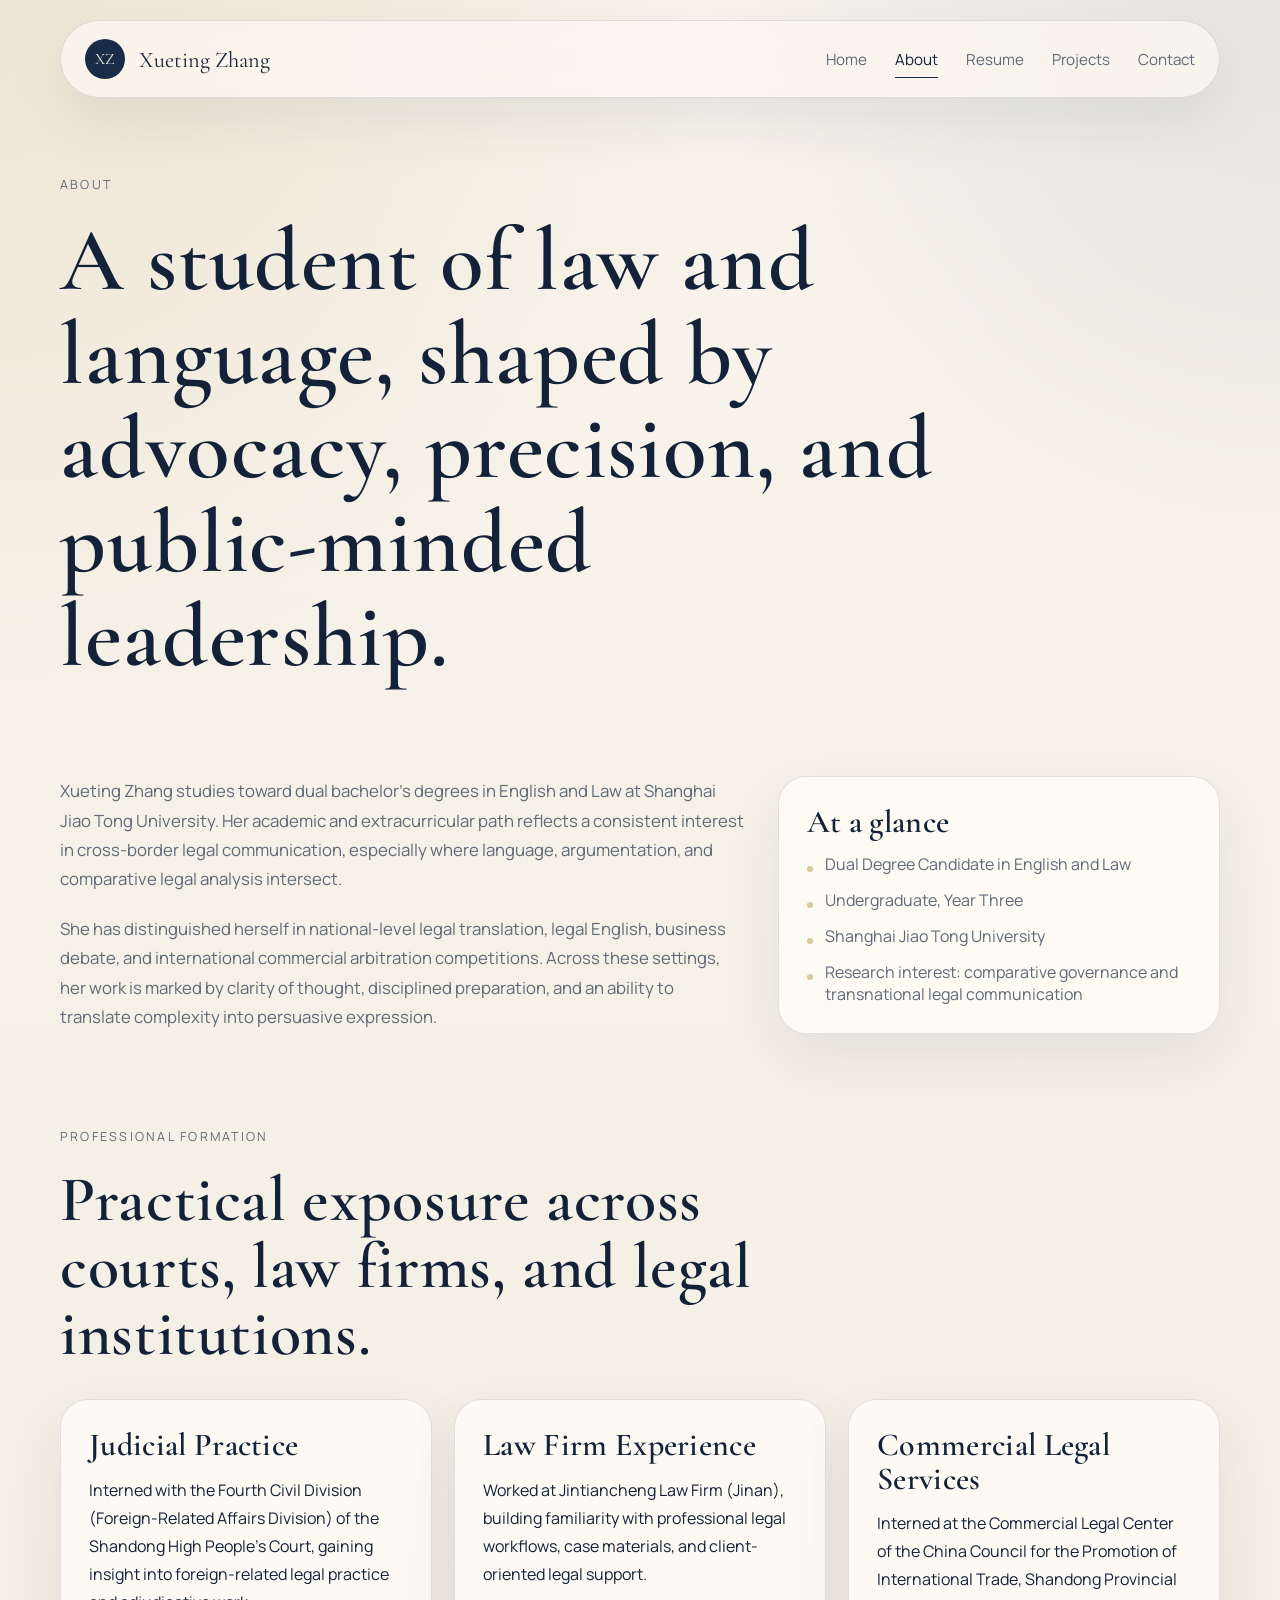
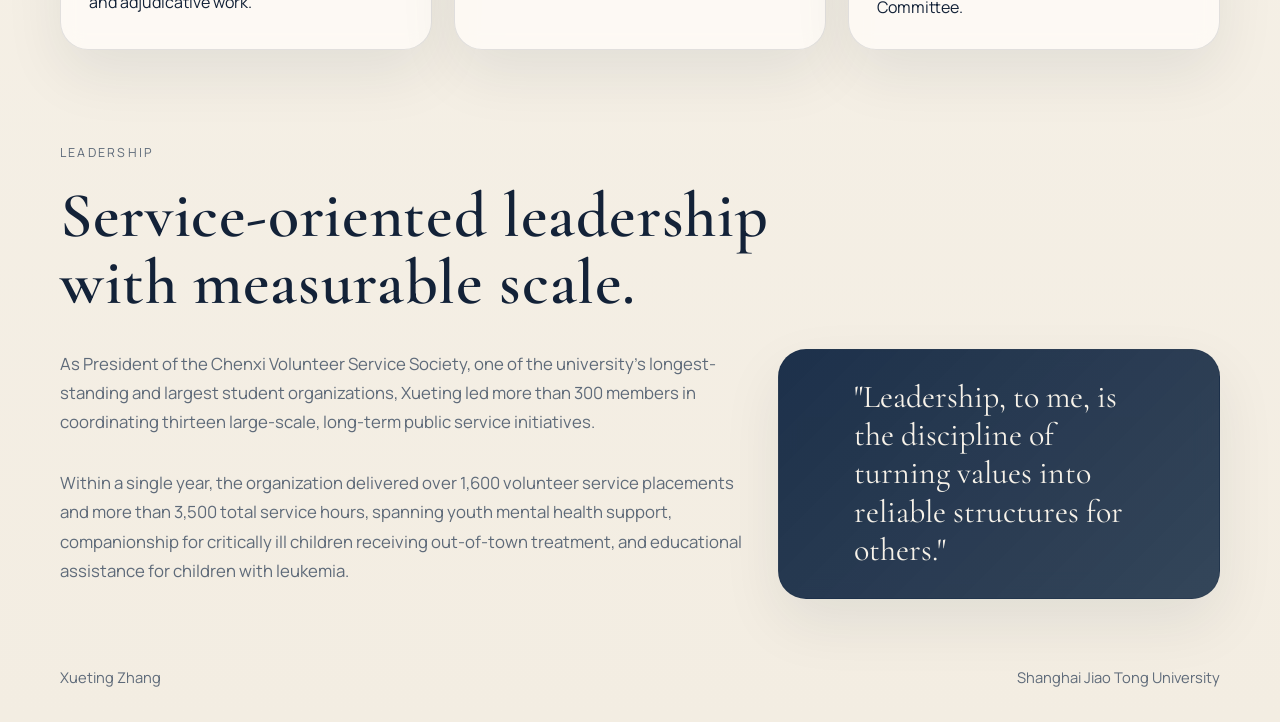
==== about.html @ d20e4e22 "首次上传个人主页" ====
<!DOCTYPE html>
<html lang="en">
<head>
  <meta charset="UTF-8">
  <meta name="viewport" content="width=device-width, initial-scale=1.0">
  <title>About | Xueting Zhang</title>
  <meta name="description" content="About Xueting Zhang, an undergraduate at Shanghai Jiao Tong University studying English and Law.">
  <link rel="preconnect" href="https://fonts.googleapis.com">
  <link rel="preconnect" href="https://fonts.gstatic.com" crossorigin>
  <link href="https://fonts.googleapis.com/css2?family=Cormorant+Garamond:wght@400;500;600;700&family=Manrope:wght@400;500;600;700&display=swap" rel="stylesheet">
  <link rel="stylesheet" href="styles.css">
</head>
<body data-page="about">
  <div class="site-shell">
    <header class="site-header">
      <a class="brand" href="index.html">
        <span class="brand-mark">XZ</span>
        <span class="brand-text">Xueting Zhang</span>
      </a>
      <button class="menu-toggle" aria-expanded="false" aria-label="Toggle navigation">
        <span></span>
        <span></span>
      </button>
      <nav class="site-nav">
        <a href="index.html">Home</a>
        <a href="about.html">About</a>
        <a href="resume.html">Resume</a>
        <a href="projects.html">Projects</a>
        <a href="contact.html">Contact</a>
      </nav>
    </header>

    <main class="page-main">
      <section class="page-intro">
        <p class="eyebrow reveal">About</p>
        <h1 class="reveal">A student of law and language, shaped by advocacy, precision, and public-minded leadership.</h1>
      </section>

      <section class="section two-column">
        <div class="text-block reveal">
          <p>Xueting Zhang studies toward dual bachelor's degrees in English and Law at Shanghai Jiao Tong University. Her academic and extracurricular path reflects a consistent interest in cross-border legal communication, especially where language, argumentation, and comparative legal analysis intersect.</p>
          <p>She has distinguished herself in national-level legal translation, legal English, business debate, and international commercial arbitration competitions. Across these settings, her work is marked by clarity of thought, disciplined preparation, and an ability to translate complexity into persuasive expression.</p>
        </div>
        <div class="detail-card reveal">
          <h2>At a glance</h2>
          <ul class="detail-list">
            <li>Dual Degree Candidate in English and Law</li>
            <li>Undergraduate, Year Three</li>
            <li>Shanghai Jiao Tong University</li>
            <li>Research interest: comparative governance and transnational legal communication</li>
          </ul>
        </div>
      </section>

      <section class="section">
        <div class="section-heading reveal">
          <p class="eyebrow">Professional Formation</p>
          <h2>Practical exposure across courts, law firms, and legal institutions.</h2>
        </div>
        <div class="feature-grid">
          <article class="feature-card reveal">
            <h3>Judicial Practice</h3>
            <p>Interned with the Fourth Civil Division (Foreign-Related Affairs Division) of the Shandong High People's Court, gaining insight into foreign-related legal practice and adjudicative work.</p>
          </article>
          <article class="feature-card reveal">
            <h3>Law Firm Experience</h3>
            <p>Worked at Jintiancheng Law Firm (Jinan), building familiarity with professional legal workflows, case materials, and client-oriented legal support.</p>
          </article>
          <article class="feature-card reveal">
            <h3>Commercial Legal Services</h3>
            <p>Interned at the Commercial Legal Center of the China Council for the Promotion of International Trade, Shandong Provincial Committee.</p>
          </article>
        </div>
      </section>

      <section class="section split-section">
        <div class="section-heading reveal">
          <p class="eyebrow">Leadership</p>
          <h2>Service-oriented leadership with measurable scale.</h2>
        </div>
        <div class="split-content">
          <div class="text-block reveal">
            <p>As President of the Chenxi Volunteer Service Society, one of the university's longest-standing and largest student organizations, Xueting led more than 300 members in coordinating thirteen large-scale, long-term public service initiatives.</p>
            <p>Within a single year, the organization delivered over 1,600 volunteer service placements and more than 3,500 total service hours, spanning youth mental health support, companionship for critically ill children receiving out-of-town treatment, and educational assistance for children with leukemia.</p>
          </div>
          <div class="quote-card reveal">
            <p>"Leadership, to me, is the discipline of turning values into reliable structures for others."</p>
          </div>
        </div>
      </section>
    </main>

    <footer class="site-footer">
      <p>Xueting Zhang</p>
      <p>Shanghai Jiao Tong University</p>
    </footer>
  </div>
  <script src="script.js"></script>
</body>
</html>
---- styles.css ----
:root {
  --bg: #f6f1e8;
  --surface: rgba(255, 252, 247, 0.82);
  --text: #132238;
  --muted: #5e6a79;
  --line: rgba(19, 34, 56, 0.12);
  --accent: #182c47;
  --accent-soft: #d9c7a1;
  --shadow: 0 24px 60px rgba(19, 34, 56, 0.08);
  --max-width: 1160px;
  --serif: "Cormorant Garamond", "Iowan Old Style", "Palatino Linotype", "Book Antiqua", serif;
  --sans: "Manrope", "Aptos", "Segoe UI", sans-serif;
}

* {
  box-sizing: border-box;
}

html {
  scroll-behavior: smooth;
}

body {
  margin: 0;
  color: var(--text);
  font-family: var(--sans);
  background:
    radial-gradient(circle at top left, rgba(217, 199, 161, 0.32), transparent 28%),
    radial-gradient(circle at top right, rgba(24, 44, 71, 0.08), transparent 22%),
    linear-gradient(180deg, #f8f4ec 0%, #f3ede2 100%);
  min-height: 100vh;
}

a {
  color: inherit;
  text-decoration: none;
}

p {
  margin: 0;
  line-height: 1.75;
}

h1,
h2,
h3 {
  margin: 0;
  font-family: var(--serif);
  font-weight: 600;
  line-height: 1.05;
  letter-spacing: 0.01em;
}

ul {
  margin: 0;
  padding: 0;
  list-style: none;
}

.site-shell {
  width: min(calc(100% - 32px), var(--max-width));
  margin: 0 auto;
}

.site-header {
  position: sticky;
  top: 20px;
  z-index: 20;
  display: flex;
  align-items: center;
  justify-content: space-between;
  margin-top: 20px;
  padding: 18px 24px;
  border: 1px solid var(--line);
  border-radius: 999px;
  background: rgba(250, 246, 239, 0.82);
  backdrop-filter: blur(16px);
  box-shadow: var(--shadow);
}

.brand {
  display: inline-flex;
  align-items: center;
  gap: 14px;
}

.brand-mark {
  display: inline-grid;
  place-items: center;
  width: 40px;
  height: 40px;
  border-radius: 50%;
  background: var(--accent);
  color: #f7f2e9;
  font-family: var(--serif);
  font-size: 1rem;
}

.brand-text {
  font-family: var(--serif);
  font-size: 1.4rem;
}

.site-nav {
  display: flex;
  align-items: center;
  gap: 28px;
}

.site-nav a {
  position: relative;
  font-size: 0.95rem;
  color: var(--muted);
}

.site-nav a::after {
  content: "";
  position: absolute;
  left: 0;
  bottom: -8px;
  width: 100%;
  height: 1px;
  transform: scaleX(0);
  transform-origin: left;
  background: var(--accent);
  transition: transform 220ms ease;
}

.site-nav a:hover::after,
.site-nav a.active::after {
  transform: scaleX(1);
}

.site-nav a.active {
  color: var(--text);
}

.menu-toggle {
  display: none;
  width: 44px;
  height: 44px;
  border: 1px solid var(--line);
  border-radius: 50%;
  background: transparent;
  padding: 0;
  cursor: pointer;
}

.menu-toggle span {
  display: block;
  width: 18px;
  height: 1px;
  margin: 5px auto;
  background: var(--text);
}

main {
  padding: 72px 0 56px;
}

.hero {
  padding: 92px 0 74px;
}

.eyebrow {
  margin-bottom: 18px;
  color: var(--muted);
  font-size: 0.78rem;
  letter-spacing: 0.18em;
  text-transform: uppercase;
}

.hero h1,
.page-intro h1 {
  max-width: 930px;
  font-size: clamp(3.5rem, 7vw, 6.2rem);
}

.lead {
  max-width: 760px;
  margin-top: 26px;
  font-size: 1.12rem;
  color: var(--muted);
}

.hero-actions {
  display: flex;
  gap: 16px;
  margin-top: 34px;
}

.button {
  display: inline-flex;
  align-items: center;
  justify-content: center;
  min-width: 156px;
  padding: 14px 22px;
  border-radius: 999px;
  border: 1px solid var(--accent);
  font-size: 0.95rem;
  transition: transform 200ms ease, background 200ms ease, color 200ms ease;
}

.button:hover {
  transform: translateY(-2px);
}

.button-primary {
  background: var(--accent);
  color: #f7f2e9;
}

.button-secondary {
  background: transparent;
  color: var(--text);
}

.spotlight-grid,
.feature-grid,
.contact-layout {
  display: grid;
  grid-template-columns: repeat(3, minmax(0, 1fr));
  gap: 22px;
}

.spotlight-card,
.feature-card,
.detail-card,
.quote-card,
.contact-card,
.project-card-large {
  border: 1px solid var(--line);
  border-radius: 28px;
  background: var(--surface);
  backdrop-filter: blur(10px);
  box-shadow: var(--shadow);
}

.spotlight-card,
.feature-card,
.detail-card,
.quote-card,
.contact-card {
  padding: 28px;
}

.card-label,
.project-meta {
  margin-bottom: 16px;
  color: var(--muted);
  letter-spacing: 0.14em;
  text-transform: uppercase;
  font-size: 0.75rem;
}

.spotlight-card h2,
.feature-card h3,
.detail-card h2,
.contact-card h2,
.project-card-large h2 {
  margin-bottom: 14px;
  font-size: 2rem;
}

.section,
.resume-section {
  margin-top: 92px;
}

.page-main {
  padding-top: 34px;
}

.page-intro {
  padding-top: 42px;
}

.section-heading {
  max-width: 820px;
  margin-bottom: 32px;
}

.section-heading h2 {
  font-size: clamp(2.4rem, 5vw, 4rem);
}

.split-section .split-content,
.two-column {
  display: grid;
  grid-template-columns: minmax(0, 1.4fr) minmax(280px, 0.9fr);
  gap: 30px;
}

.text-block {
  display: grid;
  gap: 18px;
  color: var(--muted);
  font-size: 1.05rem;
}

.stats-panel {
  display: grid;
  gap: 18px;
  padding: 28px;
  border-radius: 28px;
  border: 1px solid var(--line);
  background: linear-gradient(180deg, rgba(24, 44, 71, 0.98), rgba(18, 34, 55, 0.92));
  color: #f8f3eb;
  box-shadow: var(--shadow);
}

.stat-number {
  display: block;
  font-family: var(--serif);
  font-size: 2.8rem;
}

.stat-label {
  display: block;
  margin-top: 6px;
  color: rgba(248, 243, 235, 0.75);
}

.timeline {
  display: grid;
  gap: 20px;
}

.timeline-item,
.resume-section,
.project-card-large {
  padding: 28px;
  border: 1px solid var(--line);
  border-radius: 28px;
  background: var(--surface);
  box-shadow: var(--shadow);
}

.timeline-item {
  display: grid;
  grid-template-columns: 100px minmax(0, 1fr);
  gap: 20px;
}

.timeline-year {
  color: var(--muted);
  font-size: 0.9rem;
  letter-spacing: 0.14em;
  text-transform: uppercase;
}

.timeline-item h3 {
  margin-bottom: 10px;
  font-size: 1.8rem;
}

.detail-list,
.resume-list {
  display: grid;
  gap: 14px;
  color: var(--muted);
}

.detail-list li,
.resume-list li {
  position: relative;
  padding-left: 18px;
}

.detail-list li::before,
.resume-list li::before {
  content: "";
  position: absolute;
  left: 0;
  top: 0.82em;
  width: 6px;
  height: 6px;
  border-radius: 50%;
  background: var(--accent-soft);
}

.quote-card {
  display: grid;
  place-items: center;
  min-height: 240px;
  background: linear-gradient(135deg, rgba(24, 44, 71, 0.98), rgba(31, 51, 74, 0.9));
  color: #f7f2e9;
}

.quote-card p {
  max-width: 290px;
  font-family: var(--serif);
  font-size: 2rem;
  line-height: 1.2;
}

.resume-section {
  display: grid;
  grid-template-columns: 220px minmax(0, 1fr);
  gap: 28px;
}

.resume-heading h2 {
  font-size: 2.1rem;
}

.resume-body {
  display: grid;
  gap: 24px;
}

.resume-entry {
  display: grid;
  gap: 10px;
}

.resume-entry-head {
  display: flex;
  align-items: baseline;
  justify-content: space-between;
  gap: 12px;
}

.resume-entry-head h3 {
  font-size: 1.5rem;
}

.resume-entry-head span,
.muted {
  color: var(--muted);
}

.project-stack {
  display: grid;
  gap: 24px;
  margin-top: 48px;
}

.project-card-large {
  padding: 36px;
}

.contact-line {
  display: flex;
  justify-content: space-between;
  gap: 16px;
  padding: 14px 0;
  border-bottom: 1px solid var(--line);
}

.contact-line:last-of-type {
  border-bottom: 0;
}

.contact-line span:first-child {
  color: var(--muted);
}

.site-footer {
  display: flex;
  justify-content: space-between;
  gap: 16px;
  padding: 10px 0 32px;
  color: var(--muted);
  font-size: 0.92rem;
}

.reveal {
  opacity: 0;
  transform: translateY(24px);
  transition: opacity 720ms ease, transform 720ms ease;
}

.reveal.visible {
  opacity: 1;
  transform: translateY(0);
}

@media (max-width: 920px) {
  .site-header {
    top: 12px;
    padding: 16px 18px;
    border-radius: 28px;
  }

  .menu-toggle {
    display: inline-block;
  }

  .site-nav {
    position: absolute;
    top: calc(100% + 12px);
    right: 0;
    left: 0;
    display: grid;
    gap: 16px;
    padding: 18px;
    border: 1px solid var(--line);
    border-radius: 24px;
    background: rgba(250, 246, 239, 0.96);
    box-shadow: var(--shadow);
    opacity: 0;
    pointer-events: none;
    transform: translateY(-8px);
    transition: opacity 220ms ease, transform 220ms ease;
  }

  .site-header.nav-open .site-nav {
    opacity: 1;
    pointer-events: auto;
    transform: translateY(0);
  }

  .spotlight-grid,
  .feature-grid,
  .contact-layout,
  .split-section .split-content,
  .two-column,
  .resume-section {
    grid-template-columns: 1fr;
  }

  .timeline-item {
    grid-template-columns: 1fr;
  }

  .resume-entry-head,
  .site-footer,
  .contact-line {
    flex-direction: column;
  }

  .hero {
    padding-top: 54px;
  }
}

@media (max-width: 640px) {
  .site-shell {
    width: min(calc(100% - 20px), var(--max-width));
  }

  .brand-text {
    font-size: 1.15rem;
  }

  .hero-actions {
    flex-direction: column;
  }

  .button {
    width: 100%;
  }

  main {
    padding-top: 46px;
  }

  .spotlight-card,
  .feature-card,
  .detail-card,
  .quote-card,
  .contact-card,
  .timeline-item,
  .resume-section,
  .project-card-large {
    border-radius: 24px;
  }
}
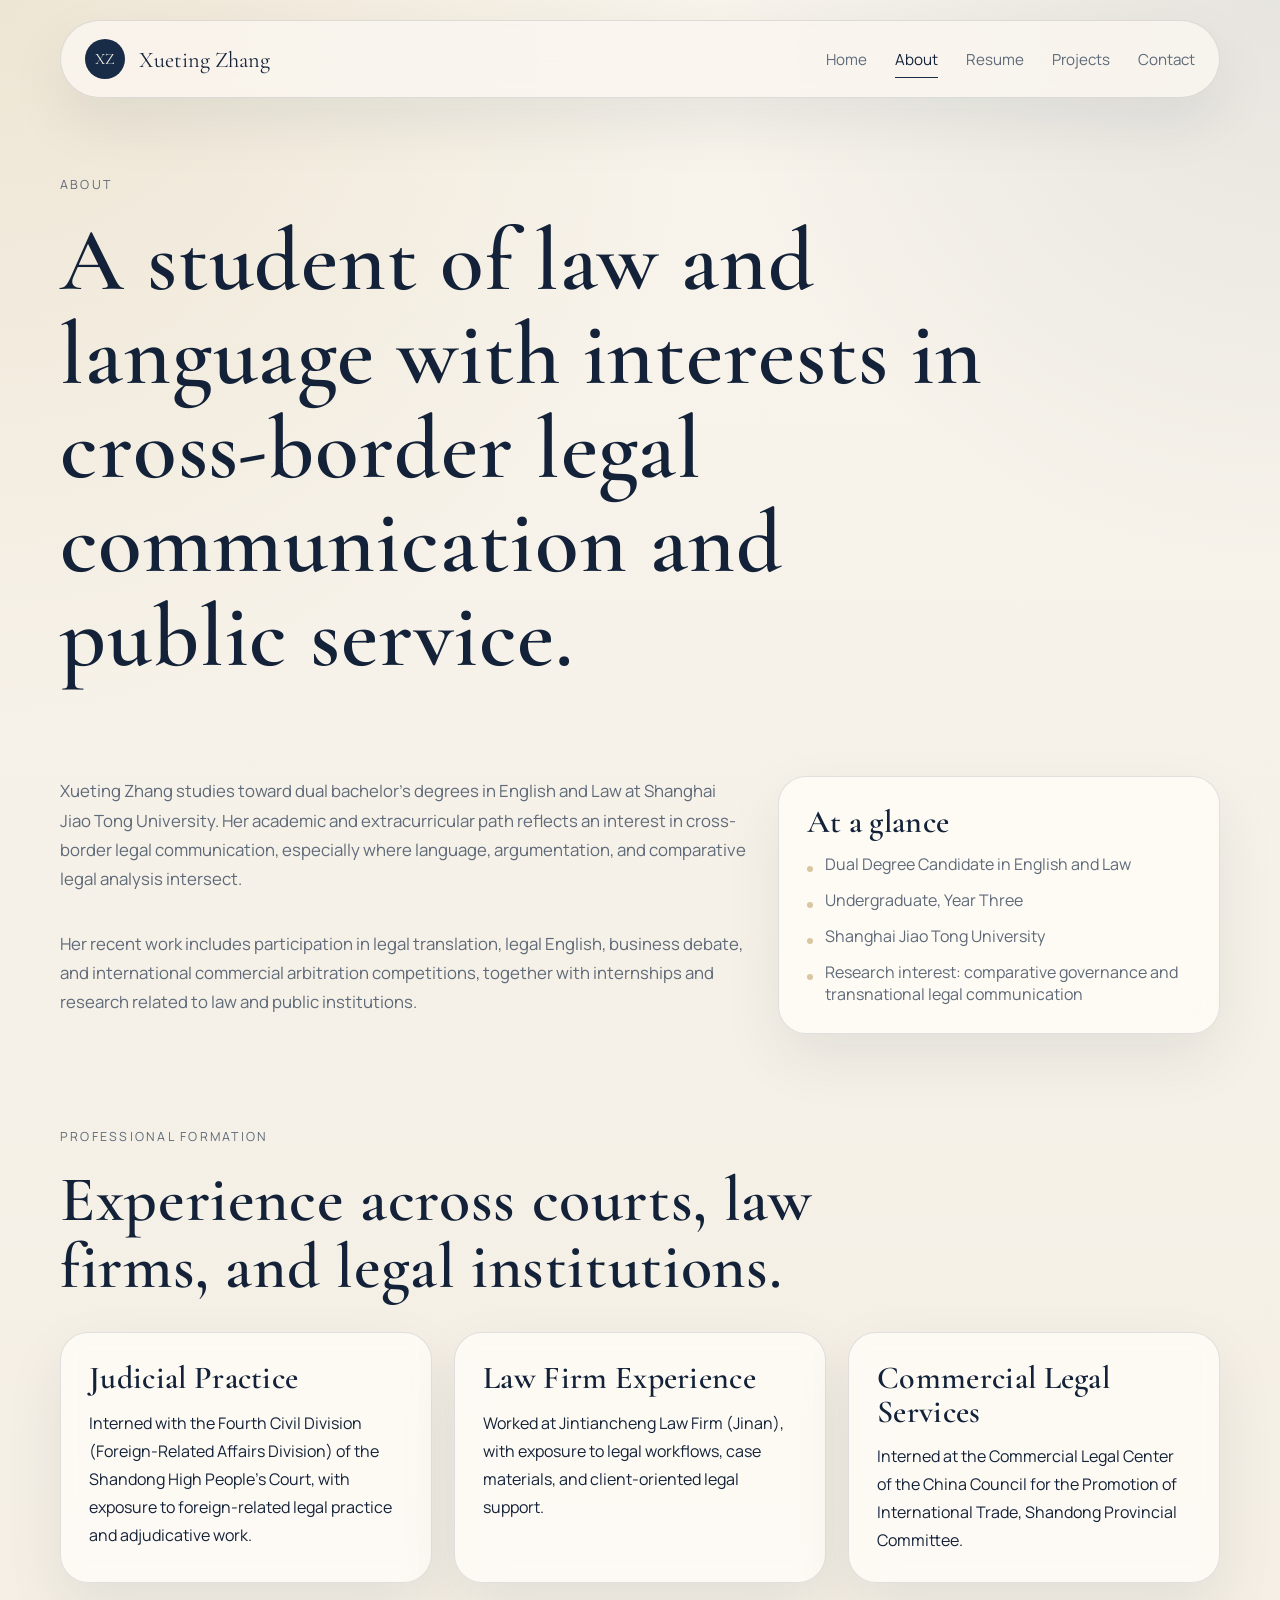
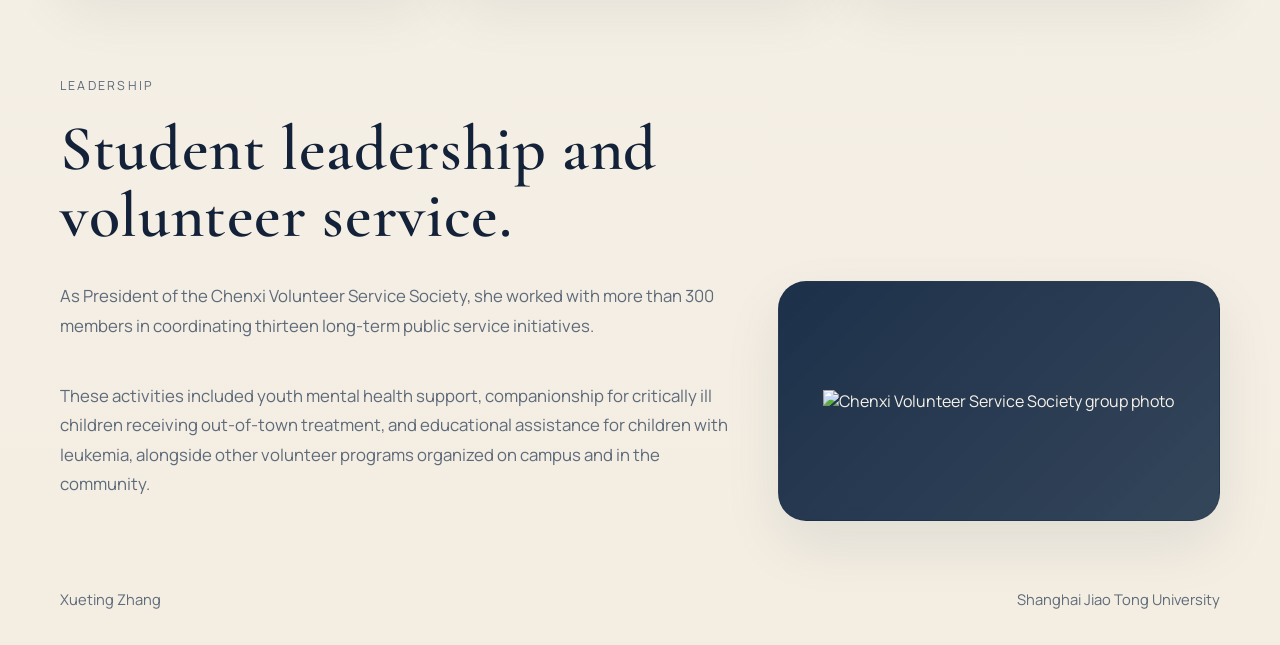
==== commit 17b4036e: "Add files via upload" ====
--- a/about.html
+++ b/about.html
@@ -33,13 +33,13 @@
     <main class="page-main">
       <section class="page-intro">
         <p class="eyebrow reveal">About</p>
-        <h1 class="reveal">A student of law and language, shaped by advocacy, precision, and public-minded leadership.</h1>
+        <h1 class="reveal">A student of law and language with interests in cross-border legal communication and public service.</h1>
       </section>
 
       <section class="section two-column">
         <div class="text-block reveal">
-          <p>Xueting Zhang studies toward dual bachelor's degrees in English and Law at Shanghai Jiao Tong University. Her academic and extracurricular path reflects a consistent interest in cross-border legal communication, especially where language, argumentation, and comparative legal analysis intersect.</p>
-          <p>She has distinguished herself in national-level legal translation, legal English, business debate, and international commercial arbitration competitions. Across these settings, her work is marked by clarity of thought, disciplined preparation, and an ability to translate complexity into persuasive expression.</p>
+          <p>Xueting Zhang studies toward dual bachelor's degrees in English and Law at Shanghai Jiao Tong University. Her academic and extracurricular path reflects an interest in cross-border legal communication, especially where language, argumentation, and comparative legal analysis intersect.</p>
+          <p>Her recent work includes participation in legal translation, legal English, business debate, and international commercial arbitration competitions, together with internships and research related to law and public institutions.</p>
         </div>
         <div class="detail-card reveal">
           <h2>At a glance</h2>
@@ -55,16 +55,16 @@
       <section class="section">
         <div class="section-heading reveal">
           <p class="eyebrow">Professional Formation</p>
-          <h2>Practical exposure across courts, law firms, and legal institutions.</h2>
+          <h2>Experience across courts, law firms, and legal institutions.</h2>
         </div>
         <div class="feature-grid">
           <article class="feature-card reveal">
             <h3>Judicial Practice</h3>
-            <p>Interned with the Fourth Civil Division (Foreign-Related Affairs Division) of the Shandong High People's Court, gaining insight into foreign-related legal practice and adjudicative work.</p>
+            <p>Interned with the Fourth Civil Division (Foreign-Related Affairs Division) of the Shandong High People's Court, with exposure to foreign-related legal practice and adjudicative work.</p>
           </article>
           <article class="feature-card reveal">
             <h3>Law Firm Experience</h3>
-            <p>Worked at Jintiancheng Law Firm (Jinan), building familiarity with professional legal workflows, case materials, and client-oriented legal support.</p>
+            <p>Worked at Jintiancheng Law Firm (Jinan), with exposure to legal workflows, case materials, and client-oriented legal support.</p>
           </article>
           <article class="feature-card reveal">
             <h3>Commercial Legal Services</h3>
@@ -76,15 +76,15 @@
       <section class="section split-section">
         <div class="section-heading reveal">
           <p class="eyebrow">Leadership</p>
-          <h2>Service-oriented leadership with measurable scale.</h2>
+          <h2>Student leadership and volunteer service.</h2>
         </div>
         <div class="split-content">
           <div class="text-block reveal">
-            <p>As President of the Chenxi Volunteer Service Society, one of the university's longest-standing and largest student organizations, Xueting led more than 300 members in coordinating thirteen large-scale, long-term public service initiatives.</p>
-            <p>Within a single year, the organization delivered over 1,600 volunteer service placements and more than 3,500 total service hours, spanning youth mental health support, companionship for critically ill children receiving out-of-town treatment, and educational assistance for children with leukemia.</p>
+            <p>As President of the Chenxi Volunteer Service Society, she worked with more than 300 members in coordinating thirteen long-term public service initiatives.</p>
+            <p>These activities included youth mental health support, companionship for critically ill children receiving out-of-town treatment, and educational assistance for children with leukemia, alongside other volunteer programs organized on campus and in the community.</p>
           </div>
-          <div class="quote-card reveal">
-            <p>"Leadership, to me, is the discipline of turning values into reliable structures for others."</p>
+          <div class="quote-card image-card reveal">
+            <img src="晨曦社全社大会合影.jpg" alt="Chenxi Volunteer Service Society group photo">
           </div>
         </div>
       </section>
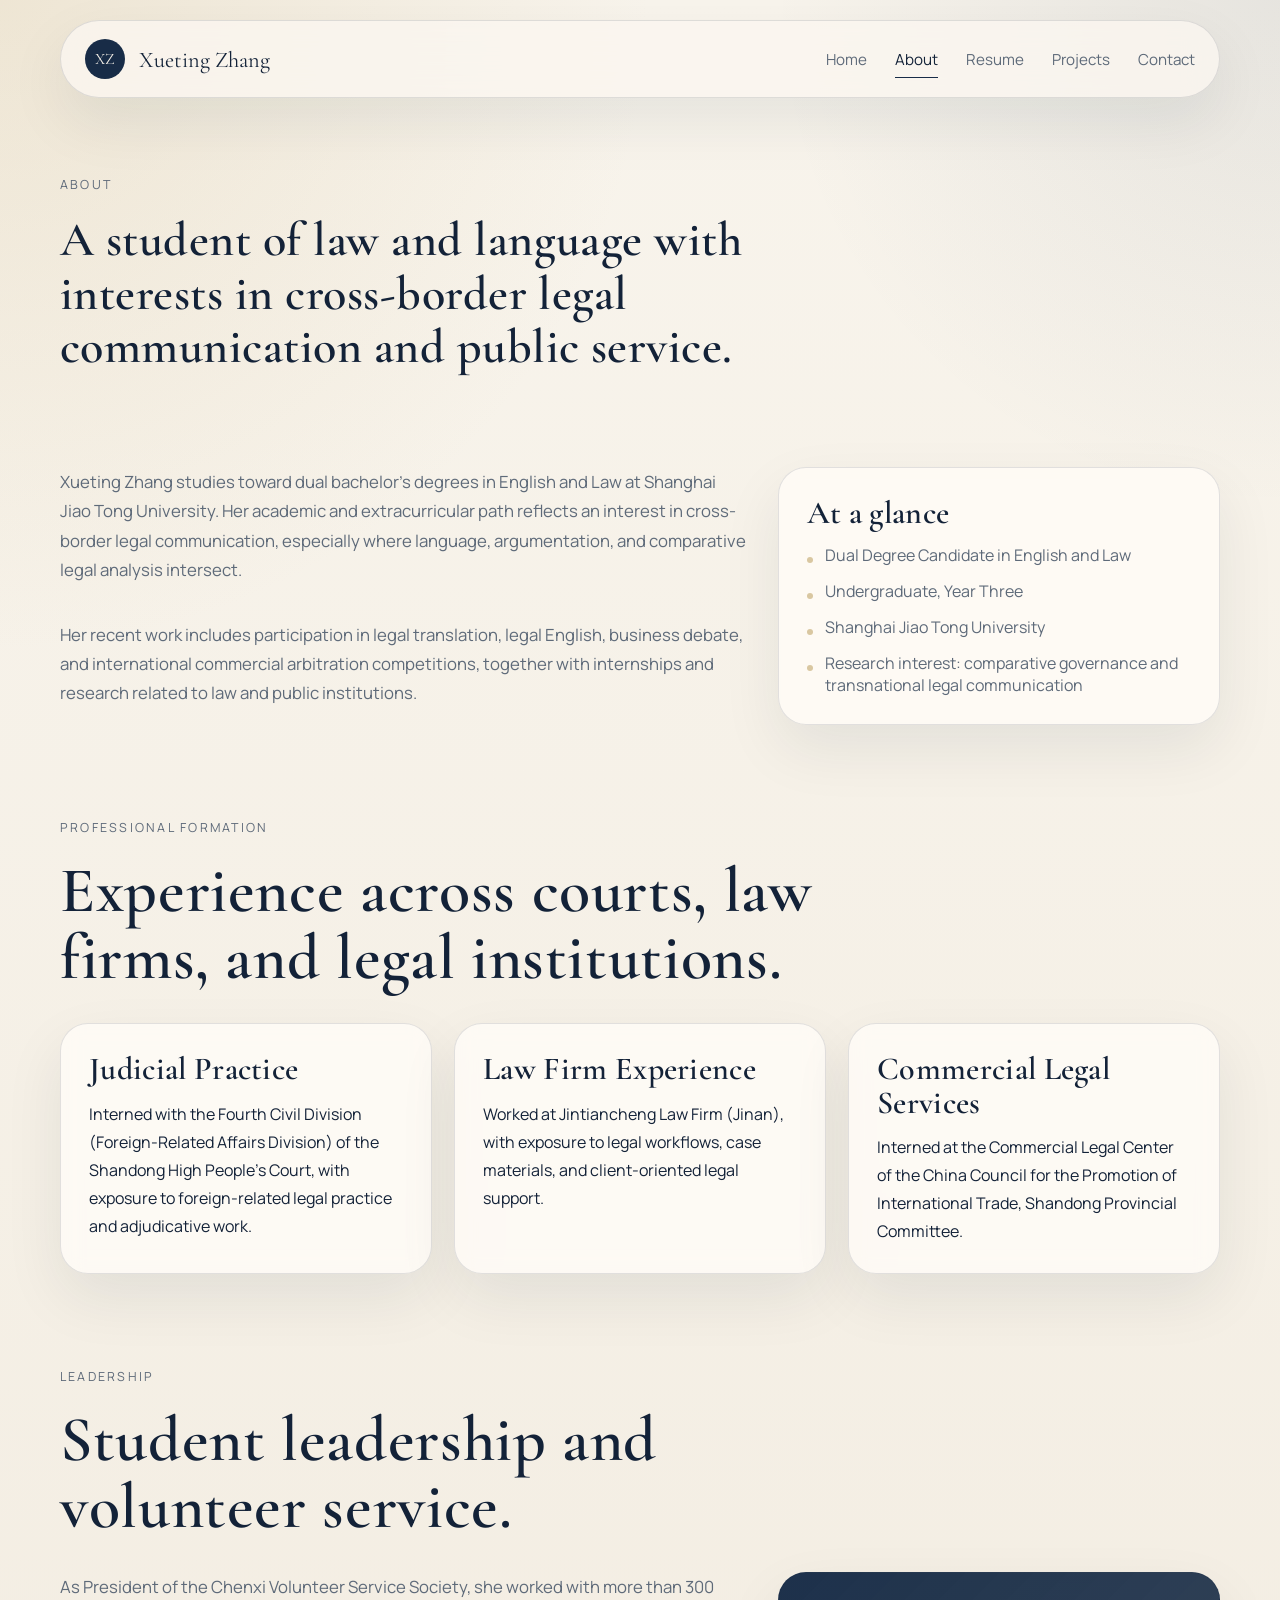
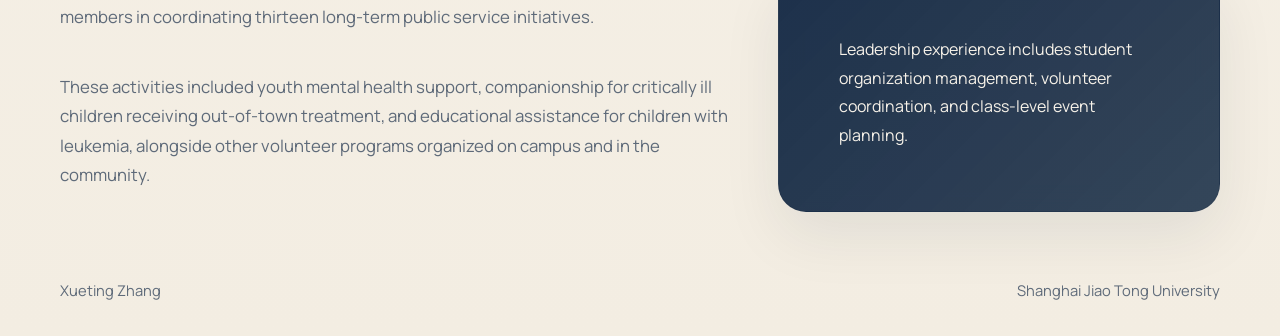
==== commit 618bd042: "Add files via upload" ====
--- a/about.html
+++ b/about.html
@@ -83,8 +83,8 @@
             <p>As President of the Chenxi Volunteer Service Society, she worked with more than 300 members in coordinating thirteen long-term public service initiatives.</p>
             <p>These activities included youth mental health support, companionship for critically ill children receiving out-of-town treatment, and educational assistance for children with leukemia, alongside other volunteer programs organized on campus and in the community.</p>
           </div>
-          <div class="quote-card image-card reveal">
-            <img src="晨曦社全社大会合影.jpg" alt="Chenxi Volunteer Service Society group photo">
+          <div class="quote-card text-panel reveal">
+            <p>Leadership experience includes student organization management, volunteer coordination, and class-level event planning.</p>
           </div>
         </div>
       </section>
--- a/styles.css
+++ b/styles.css
@@ -176,6 +176,12 @@
   font-size: clamp(3.5rem, 7vw, 6.2rem);
 }
 
+.page-intro h1 {
+  max-width: 760px;
+  font-size: clamp(1.9rem, 3.8vw, 3rem);
+  line-height: 1.12;
+}
+
 .lead {
   max-width: 760px;
   margin-top: 26px;
@@ -392,6 +398,19 @@
   font-family: var(--serif);
   font-size: 2rem;
   line-height: 1.2;
+}
+
+.text-panel {
+  padding: 32px;
+  align-items: center;
+  background: linear-gradient(135deg, rgba(24, 44, 71, 0.98), rgba(31, 51, 74, 0.9));
+}
+
+.text-panel p {
+  max-width: 320px;
+  font-family: var(--sans);
+  font-size: 1rem;
+  line-height: 1.8;
 }
 
 .resume-section {
